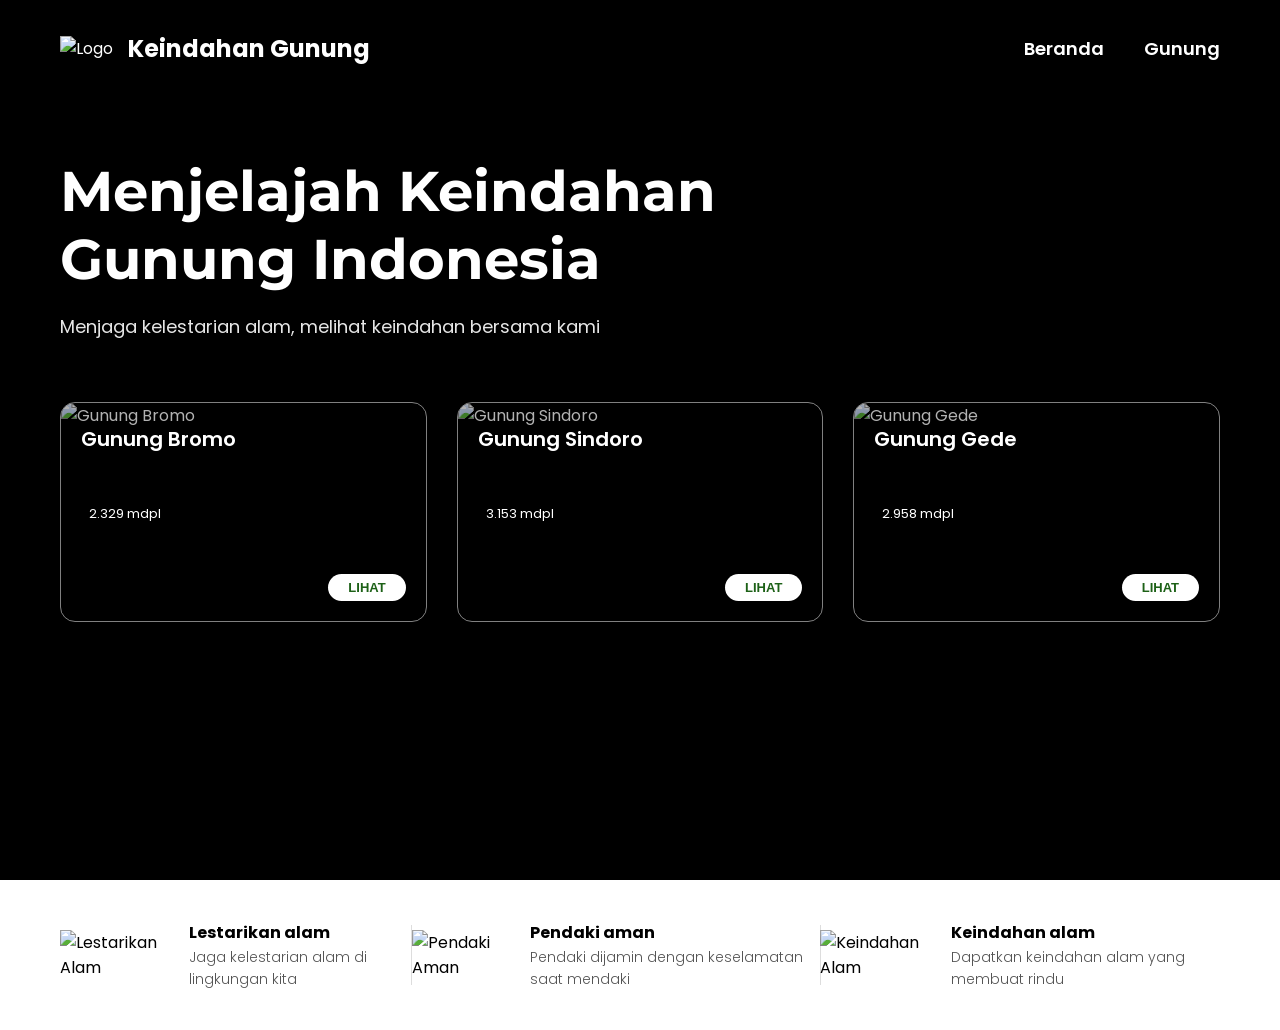
==== index.html @ dbe28943 "Add files via upload" ====
<!DOCTYPE html>
<html lang="id">
<head>
    <meta charset="UTF-8">
    <meta name="viewport" content="width=device-width, initial-scale=1.0">
    <title>Keindahan Gunung Indonesia</title>
    <link rel="stylesheet" href="style.css">
    <!-- Mengambil Font dari Google Fonts -->
    <link href="https://fonts.googleapis.com/css2?family=Montserrat:wght@700&family=Poppins:wght@300;400;500;600;700&display=swap" rel="stylesheet">
</head>
<body>

    <!-- Hero Section -->
    <header class="hero">
        <nav class="navbar">
            <div class="logo">
                <img src="image/logo,gunung.webp" alt="Logo">
                <span>Keindahan Gunung</span>
            </div>
            <ul class="nav-links">
                <li><a href="#">Beranda</a></li>
                <li><a href="#">Gunung</a></li>
            </ul>
        </nav>

        <div class="hero-content">
            <h1>Menjelajah Keindahan <br> Gunung Indonesia</h1>
            <p>Menjaga kelestarian alam, melihat keindahan bersama kami</p>
        </div>

        <!-- Mountain Cards -->
        <div class="card-container">
            <!-- Card 1: Bromo -->
            <div class="mountain-card">
                <img src="image/bromo.jpg" alt="Gunung Bromo">
                <div class="card-info">
                    <h3>Gunung Bromo</h3>
                    <span>2.329 mdpl</span>
                    <button class="btn-lihat">LIHAT</button>
                </div>
            </div>

            <!-- Card 2: Sindoro -->
            <div class="mountain-card">
                <img src="https://placehold.co/383x219" alt="Gunung Sindoro">
                <div class="card-info">
                    <h3>Gunung Sindoro</h3>
                    <span>3.153 mdpl</span>
                    <button class="btn-lihat">LIHAT</button>
                </div>
            </div>

            <!-- Card 3: Gede -->
            <div class="mountain-card">
                <img src="https://placehold.co/383x219" alt="Gunung Gede">
                <div class="card-info">
                    <h3>Gunung Gede</h3>
                    <span>2.958 mdpl</span>
                    <button class="btn-lihat">LIHAT</button>
                </div>
            </div>
        </div>
    </header>

    <!-- Footer / Features Section -->
    <footer class="info-bar">
        <div class="feature">
            <img src="https://placehold.co/114x64" alt="Lestarikan Alam">
            <div class="feature-text">
                <strong>Lestarikan alam</strong>
                <p>Jaga kelestarian alam di lingkungan kita</p>
            </div>
        </div>

        <div class="divider"></div>

        <div class="feature">
            <img src="https://placehold.co/96x71" alt="Pendaki Aman">
            <div class="feature-text">
                <strong>Pendaki aman</strong>
                <p>Pendaki dijamin dengan keselamatan saat mendaki</p>
            </div>
        </div>

        <div class="divider"></div>

        <div class="feature">
            <img src="https://placehold.co/67x67" alt="Keindahan Alam">
            <div class="feature-text">
                <strong>Keindahan alam</strong>
                <p>Dapatkan keindahan alam yang membuat rindu</p>
            </div>
        </div>
    </footer>

</body>
</html>
---- style.css ----
/* Reset Dasar */
* {
    margin: 0;
    padding: 0;
    box-sizing: border-box;
}

body {
    font-family: 'Poppins', sans-serif;
    background-color: #000;
    color: white;
    line-height: 1.6;
}

/* Hero Section */
.hero {
    background: linear-gradient(rgba(0,0,0,0.4), rgba(0,0,0,0.4)), 
                url('image/background.jpg') no-repeat center center/cover;
    min-height: 100vh;
    padding: 20px 60px;
    position: relative;
}

/* Navbar */
.navbar {
    display: flex;
    justify-content: space-between;
    align-items: center;
    padding: 10px 0;
}

.logo {
    display: flex;
    align-items: center;
    gap: 15px;
}

.logo span {
    font-size: 24px;
    font-weight: 700;
}

.nav-links {
    list-style: none;
    display: flex;
    gap: 40px;
}

.nav-links a {
    text-decoration: none;
    color: white;
    font-weight: 600;
    font-size: 18px;
    transition: 0.3s;
}

.nav-links a:hover {
    color: #4ade80;
}

/* Content */
.hero-content {
    margin-top: 80px;
}

.hero-content h1 {
    font-family: 'Montserrat', sans-serif;
    font-size: 56px;
    line-height: 1.2;
    margin-bottom: 20px;
}

.hero-content p {
    font-size: 18px;
    max-width: 600px;
    opacity: 0.9;
}

/* Card Container & Effects */
.card-container {
    display: flex;
    gap: 30px;
    margin-top: 60px;
    justify-content: center;
}

.mountain-card {
    position: relative;
    width: 380px;
    height: 220px;
    border-radius: 15px;
    overflow: hidden;
    border: 1px solid rgba(255, 255, 255, 0.5);
    transition: all 0.4s cubic-bezier(0.175, 0.885, 0.32, 1.275);
    cursor: pointer;
}

/* EFEK TIMBUL SAAT HOVER */
.mountain-card:hover {
    transform: translateY(-15px) scale(1.05); /* Melayang ke atas dan membesar sedikit */
    box-shadow: 0px 15px 35px rgba(255, 255, 255, 0.3);
    border-color: #fff;
}

.mountain-card img {
    width: 100%;
    height: 100%;
    object-fit: cover;
    filter: brightness(0.7);
    transition: 0.4s;
}

.mountain-card:hover img {
    filter: brightness(0.9);
}

.card-info {
    position: absolute;
    top: 0;
    left: 0;
    width: 100%;
    height: 100%;
    padding: 20px;
    display: flex;
    flex-direction: column;
    justify-content: space-between;
}

.card-info h3 {
    font-size: 20px;
    font-weight: 600;
}

.card-info span {
    font-size: 13px;
    background: rgba(0, 0, 0, 0.4);
    padding: 2px 8px;
    border-radius: 5px;
    align-self: flex-start;
}

/* Tombol Lihat */
.btn-lihat {
    align-self: flex-end;
    background: white;
    color: #1D6117;
    border: none;
    padding: 6px 20px;
    border-radius: 20px;
    font-weight: 600;
    font-size: 13px;
    cursor: pointer;
    transition: 0.3s;
}

.btn-lihat:hover {
    background: #4ade80;
    color: white;
    transform: scale(1.1); /* Tombol membesar sedikit saat disentuh */
}

/* Footer Section */
.info-bar {
    background: white;
    color: black;
    display: flex;
    justify-content: space-around;
    align-items: center;
    padding: 40px 60px;
    margin-top: -20px; /* Overlap sedikit dengan hero */
    position: relative;
    z-index: 10;
}

.feature {
    display: flex;
    align-items: center;
    gap: 20px;
}

.feature-text strong {
    display: block;
    font-size: 16px;
}

.feature-text p {
    font-size: 14px;
    font-weight: 300;
    color: #555;
}

.divider {
    width: 1px;
    height: 60px;
    background: #ddd;
}
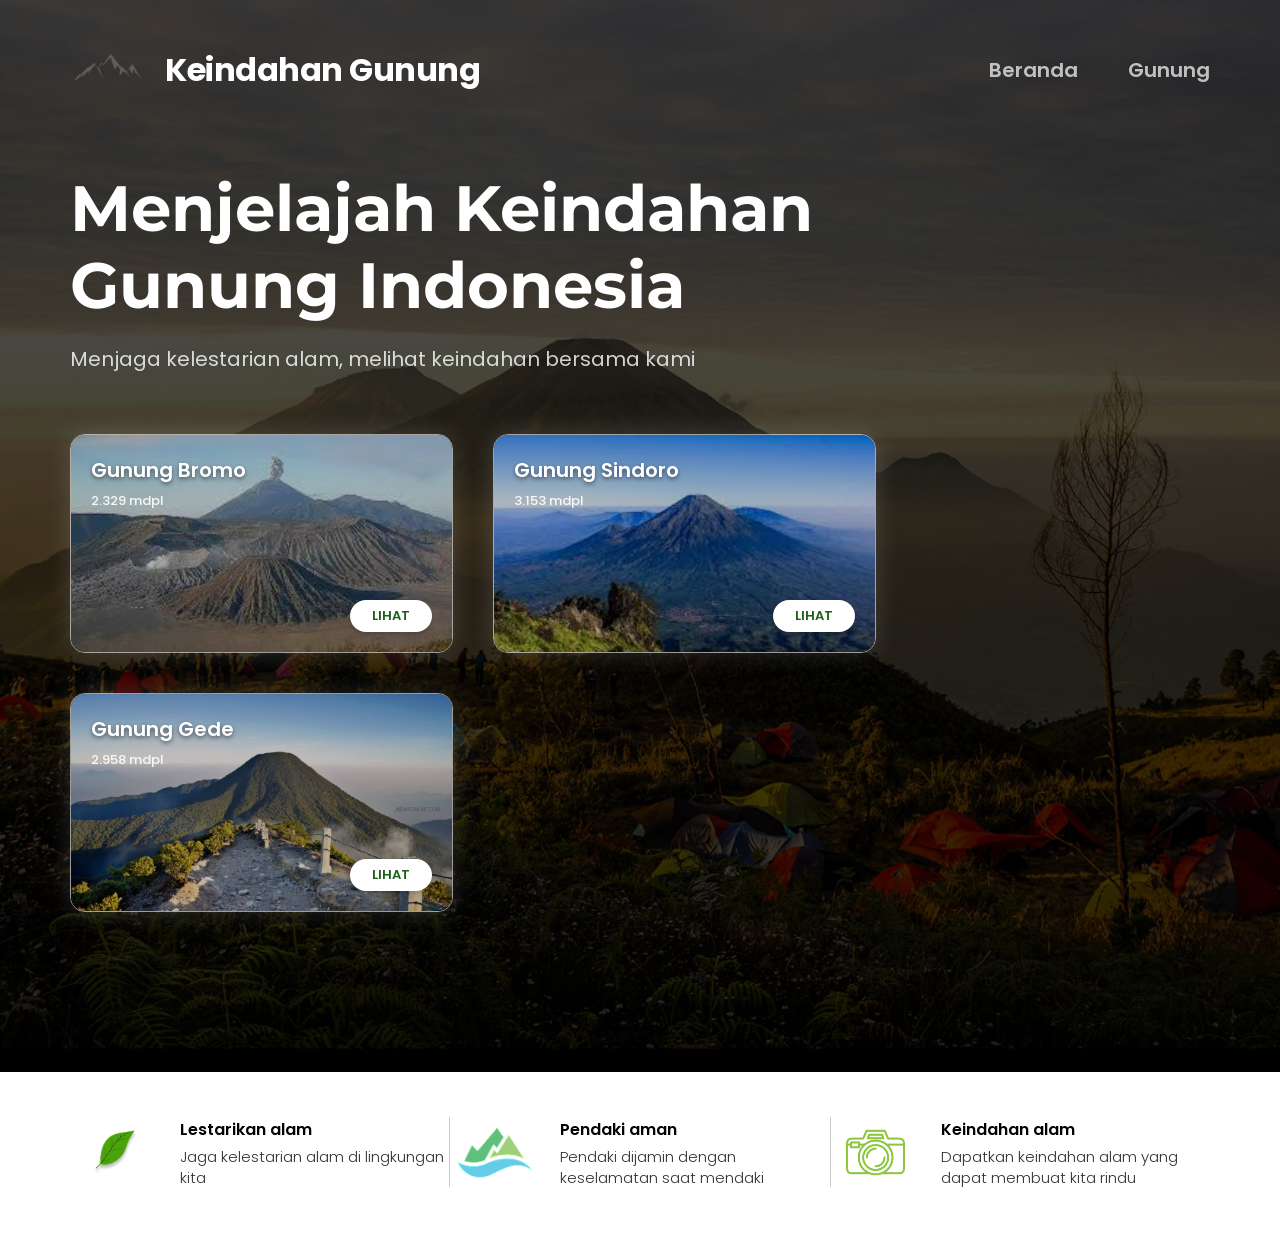
==== commit 194a3a64: "Add files via upload" ====
--- a/index.html
+++ b/index.html
@@ -5,90 +5,93 @@
     <meta name="viewport" content="width=device-width, initial-scale=1.0">
     <title>Keindahan Gunung Indonesia</title>
     <link rel="stylesheet" href="style.css">
-    <!-- Mengambil Font dari Google Fonts -->
+    <link rel="preconnect" href="https://fonts.googleapis.com">
+    <link rel="preconnect" href="https://fonts.gstatic.com" crossorigin>
     <link href="https://fonts.googleapis.com/css2?family=Montserrat:wght@700&family=Poppins:wght@300;400;500;600;700&display=swap" rel="stylesheet">
 </head>
 <body>
 
-    <!-- Hero Section -->
-    <header class="hero">
+    <header class="hero-section">
         <nav class="navbar">
-            <div class="logo">
-                <img src="image/logo,gunung.webp" alt="Logo">
-                <span>Keindahan Gunung</span>
+            <div class="logo-container">
+                <img src="logo.gunung.webp" alt="Logo Keindahan Gunung" class="logo-img">
+                <span class="logo-title">Keindahan Gunung</span>
             </div>
-            <ul class="nav-links">
-                <li><a href="#">Beranda</a></li>
-                <li><a href="#">Gunung</a></li>
+            <ul class="nav-menu">
+                <li><a href="#" class="nav-item">Beranda</a></li>
+                <li><a href="detail-bromo.html" class="nav-item">Gunung</a></li>
             </ul>
         </nav>
 
         <div class="hero-content">
-            <h1>Menjelajah Keindahan <br> Gunung Indonesia</h1>
-            <p>Menjaga kelestarian alam, melihat keindahan bersama kami</p>
+            <h1 class="hero-title">Menjelajah Keindahan <br>Gunung Indonesia</h1>
+            <p class="hero-subtitle">Menjaga kelestarian alam, melihat keindahan bersama kami</p>
         </div>
 
-        <!-- Mountain Cards -->
-        <div class="card-container">
-            <!-- Card 1: Bromo -->
+        <div class="cards-grid">
+            
             <div class="mountain-card">
-                <img src="image/bromo.jpg" alt="Gunung Bromo">
-                <div class="card-info">
-                    <h3>Gunung Bromo</h3>
-                    <span>2.329 mdpl</span>
-                    <button class="btn-lihat">LIHAT</button>
+                <img src="bromo.jpg" alt="Gunung Bromo" class="card-bg">
+                <div class="card-overlay">
+                    <div class="card-header">
+                        <h3 class="mountain-name">Gunung Bromo</h3>
+                        <span class="mountain-elevation">2.329 mdpl</span>
+                    </div>
+                    <a href="detail-bromo.html" class="btn-lihat" style="text-decoration: none; text-align: center;">LIHAT</a>
                 </div>
             </div>
 
-            <!-- Card 2: Sindoro -->
             <div class="mountain-card">
-                <img src="https://placehold.co/383x219" alt="Gunung Sindoro">
-                <div class="card-info">
-                    <h3>Gunung Sindoro</h3>
-                    <span>3.153 mdpl</span>
-                    <button class="btn-lihat">LIHAT</button>
+                <img src="sindoro.jpg" alt="Gunung Sindoro" class="card-bg">
+                <div class="card-overlay">
+                    <div class="card-header">
+                        <h3 class="mountain-name">Gunung Sindoro</h3>
+                        <span class="mountain-elevation">3.153 mdpl</span>
+                    </div>
+                    <a href="detail-sindoro.html" class="btn-lihat" style="text-decoration: none; text-align: center;">LIHAT</a>
                 </div>
             </div>
 
-            <!-- Card 3: Gede -->
             <div class="mountain-card">
-                <img src="https://placehold.co/383x219" alt="Gunung Gede">
-                <div class="card-info">
-                    <h3>Gunung Gede</h3>
-                    <span>2.958 mdpl</span>
-                    <button class="btn-lihat">LIHAT</button>
+                <img src="gunung_gede.jpg" alt="Gunung Gede" class="card-bg">
+                <div class="card-overlay">
+                    <div class="card-header">
+                        <h3 class="mountain-name">Gunung Gede</h3>
+                        <span class="mountain-elevation">2.958 mdpl</span>
+                    </div>
+                    <a href="detail-gede.html" class="btn-lihat" style="text-decoration: none; text-align: center;">LIHAT</a>
                 </div>
             </div>
+
         </div>
     </header>
 
-    <!-- Footer / Features Section -->
     <footer class="info-bar">
-        <div class="feature">
-            <img src="https://placehold.co/114x64" alt="Lestarikan Alam">
-            <div class="feature-text">
-                <strong>Lestarikan alam</strong>
-                <p>Jaga kelestarian alam di lingkungan kita</p>
+        <div class="info-item">
+            <img src="daun.png" alt="Icon Lestarikan Alam" class="info-icon">
+            <div class="info-text">
+                <h4 class="info-title">Lestarikan alam</h4>
+                <p class="info-desc">Jaga kelestarian alam di lingkungan kita</p>
             </div>
         </div>
 
-        <div class="divider"></div>
+        <div class="vertical-divider"></div>
 
-        <div class="feature">
-            <img src="https://placehold.co/96x71" alt="Pendaki Aman">
-            <div class="feature-text">
-                <strong>Pendaki aman</strong>
-                <p>Pendaki dijamin dengan keselamatan saat mendaki</p>
+        <div class="info-item">
+            <img src="gunng logo2.png" alt="Icon Pendaki Aman" class="info-icon">
+            <div class="info-text">
+                <h4 class="info-title">Pendaki aman</h4>
+                <p class="info-desc">Pendaki dijamin dengan keselamatan saat mendaki</p>
             </div>
         </div>
 
-        <div class="divider"></div>
+        <div class="vertical-divider"></div>
 
-        <div class="feature">
-            <img src="https://placehold.co/67x67" alt="Keindahan Alam">
-            <div class="feature-text">
-                <strong>Keindahan alam</strong>
-                <p>Dapatkan keindahan alam yang membuat rindu</p>
+        <div class="info-item">
+            <img src="kamera.jpg" alt="Icon Keindahan Alam" class="info-icon">
+            <div class="info-text">
+                <h4 class="info-title">Keindahan alam</h4>
+                <p class="info-desc">Dapatkan keindahan alam yang dapat membuat kita rindu</p>
             </div>
         </div>
     </footer>
--- a/style.css
+++ b/style.css
@@ -1,4 +1,6 @@
-/* Reset Dasar */
+/* ==========================================
+   RESET & DASAR 
+   ========================================== */
 * {
     margin: 0;
     padding: 0;
@@ -7,114 +9,140 @@
 
 body {
     font-family: 'Poppins', sans-serif;
-    background-color: #000;
-    color: white;
-    line-height: 1.6;
-}
-
-/* Hero Section */
-.hero {
-    background: linear-gradient(rgba(0,0,0,0.4), rgba(0,0,0,0.4)), 
-                url('image/background.jpg') no-repeat center center/cover;
+    background-color: #000000;
+    color: #ffffff;
+    overflow-x: hidden;
+}
+
+/* ==========================================
+   HERO SECTION (Bagian Atas)
+   ========================================== */
+.hero-section {
+    position: relative;
+    width: 100%;
     min-height: 100vh;
-    padding: 20px 60px;
-    position: relative;
-}
-
-/* Navbar */
+    padding: 30px 70px 160px 70px;
+    background: linear-gradient(rgba(0, 0, 0, 0.5), rgba(0, 0, 0, 0.7)), 
+                url('background.jpg') no-repeat center center/cover;
+}
+
+/* Navigasi */
 .navbar {
     display: flex;
     justify-content: space-between;
     align-items: center;
-    padding: 10px 0;
-}
-
-.logo {
+    width: 100%;
+    margin-bottom: 60px;
+}
+
+.logo-container {
     display: flex;
     align-items: center;
     gap: 15px;
 }
 
-.logo span {
-    font-size: 24px;
+.logo-img {
+    width: 80px;
+    height: 80px;
+    object-fit: contain;
+}
+
+.logo-title {
+    font-size: 32px;
     font-weight: 700;
-}
-
-.nav-links {
+    letter-spacing: -0.5px;
+}
+
+.nav-menu {
+    display: flex;
+    gap: 50px;
     list-style: none;
-    display: flex;
-    gap: 40px;
-}
-
-.nav-links a {
+}
+
+.nav-item {
     text-decoration: none;
-    color: white;
-    font-weight: 600;
-    font-size: 18px;
-    transition: 0.3s;
-}
-
-.nav-links a:hover {
-    color: #4ade80;
-}
-
-/* Content */
+    color: #ffffff;
+    font-size: 20px;
+    font-weight: 600;
+    opacity: 0.7;
+    transition: opacity 0.3s ease, color 0.3s ease;
+}
+
+.nav-item:hover, 
+.nav-item.active {
+    opacity: 1;
+    color: #4ade80; /* Warna hijau natural saat aktif/hover */
+}
+
+/* Judul Utama */
 .hero-content {
-    margin-top: 80px;
-}
-
-.hero-content h1 {
+    margin-bottom: 60px;
+}
+
+.hero-title {
     font-family: 'Montserrat', sans-serif;
-    font-size: 56px;
+    font-size: 64px;
+    font-weight: 700;
     line-height: 1.2;
     margin-bottom: 20px;
 }
 
-.hero-content p {
-    font-size: 18px;
-    max-width: 600px;
-    opacity: 0.9;
-}
-
-/* Card Container & Effects */
-.card-container {
-    display: flex;
-    gap: 30px;
-    margin-top: 60px;
-    justify-content: center;
+.hero-subtitle {
+    font-size: 20px;
+    font-weight: 400;
+    opacity: 0.8;
+    max-width: 800px;
+}
+
+/* ==========================================
+   KARTU GUNUNG (Grid & Efek Timbul)
+   ========================================== */
+.cards-grid {
+    display: grid;
+    grid-template-columns: repeat(3, 1380px);
+    gap: 40px;
+    max-width: 100%;
+    justify-content: flex-start;
+    display: flex;
+    flex-wrap: wrap;
 }
 
 .mountain-card {
     position: relative;
-    width: 380px;
-    height: 220px;
+    width: 383px;
+    height: 219px;
     border-radius: 15px;
+    border: 1px solid rgba(255, 255, 255, 0.6);
     overflow: hidden;
-    border: 1px solid rgba(255, 255, 255, 0.5);
-    transition: all 0.4s cubic-bezier(0.175, 0.885, 0.32, 1.275);
+    box-shadow: 0px 0px 24px rgba(255, 255, 255, 0.15);
     cursor: pointer;
-}
-
-/* EFEK TIMBUL SAAT HOVER */
+    
+    /* Efek transisi halus untuk animasi timbul */
+    transition: transform 0.4s cubic-bezier(0.25, 1, 0.5, 1), 
+                box-shadow 0.4s ease, 
+                border-color 0.4s ease;
+}
+
+/* EFEK TIMBUL SAAT KARTU DI-HOVER/DIPENCET */
 .mountain-card:hover {
-    transform: translateY(-15px) scale(1.05); /* Melayang ke atas dan membesar sedikit */
-    box-shadow: 0px 15px 35px rgba(255, 255, 255, 0.3);
-    border-color: #fff;
-}
-
-.mountain-card img {
+    transform: translateY(-15px) scale(1.03); /* Kartu naik ke atas dan sedikit membesar */
+    box-shadow: 0px 20px 40px rgba(255, 255, 255, 0.3); /* Bayangan menjadi lebih tegas */
+    border-color: #ffffff;
+}
+
+.card-bg {
     width: 100%;
     height: 100%;
     object-fit: cover;
-    filter: brightness(0.7);
-    transition: 0.4s;
-}
-
-.mountain-card:hover img {
-    filter: brightness(0.9);
-}
-
-.card-info {
+    filter: brightness(0.75);
+    transition: filter 0.4s ease;
+}
+
+.mountain-card:hover .card-bg {
+    filter: brightness(0.9); /* Gambar latar menjadi sedikit lebih terang saat disorot */
+}
+
+.card-overlay {
     position: absolute;
     top: 0;
     left: 0;
@@ -124,73 +152,98 @@
     display: flex;
     flex-direction: column;
     justify-content: space-between;
-}
-
-.card-info h3 {
+    z-index: 2;
+}
+
+.mountain-name {
     font-size: 20px;
     font-weight: 600;
-}
-
-.card-info span {
+    margin-bottom: 2px;
+    text-shadow: 0 2px 4px rgba(0,0,0,0.5);
+}
+
+.mountain-elevation {
     font-size: 13px;
-    background: rgba(0, 0, 0, 0.4);
-    padding: 2px 8px;
-    border-radius: 5px;
-    align-self: flex-start;
+    font-weight: 500;
+    opacity: 0.9;
 }
 
 /* Tombol Lihat */
 .btn-lihat {
     align-self: flex-end;
-    background: white;
+    background-color: #ffffff;
     color: #1D6117;
     border: none;
-    padding: 6px 20px;
-    border-radius: 20px;
-    font-weight: 600;
+    padding: 6px 22px;
+    border-radius: 25px;
+    font-family: 'Poppins', sans-serif;
     font-size: 13px;
+    font-weight: 600;
     cursor: pointer;
-    transition: 0.3s;
-}
-
+    box-shadow: 0 2px 5px rgba(0,0,0,0.2);
+    
+    /* Transisi tombol */
+    transition: transform 0.2s ease, background-color 0.2s ease, color 0.2s ease;
+}
+
+/* EFEK TIMBUL PADA TOMBOL LIHAT */
 .btn-lihat:hover {
-    background: #4ade80;
-    color: white;
-    transform: scale(1.1); /* Tombol membesar sedikit saat disentuh */
-}
-
-/* Footer Section */
+    background-color: #1D6117;
+    color: #ffffff;
+    transform: scale(1.1); /* Tombol membesar ketika kursor di atasnya */
+}
+
+/* ==========================================
+   BAR INFORMASI (Bagian Bawah/Footer)
+   ========================================== */
 .info-bar {
-    background: white;
-    color: black;
+    width: 100%;
+    background-color: #ffffff;
+    color: #000000;
     display: flex;
     justify-content: space-around;
     align-items: center;
-    padding: 40px 60px;
-    margin-top: -20px; /* Overlap sedikit dengan hero */
+    padding: 45px 70px;
     position: relative;
     z-index: 10;
 }
 
-.feature {
+.info-item {
     display: flex;
     align-items: center;
     gap: 20px;
-}
-
-.feature-text strong {
-    display: block;
+    width: 380px; 
+}
+
+/* --- INI PERBAIKAN UNTUK GAMBAR DI BAWAH KANAN --- */
+.info-icon {
+    width: 90px;        
+    height: 65px;       
+    object-fit: contain; 
+    flex-shrink: 0;     
+}
+
+.info-text {
+    display: flex;
+    flex-direction: column;
+    gap: 4px;
+}
+
+.info-title {
     font-size: 16px;
-}
-
-.feature-text p {
-    font-size: 14px;
+    font-weight: 600;
+}
+
+.info-desc {
+    font-size: 15px;
     font-weight: 300;
-    color: #555;
-}
-
-.divider {
+    color: #333333;
+    line-height: 1.4;
+}
+
+.vertical-divider {
     width: 1px;
-    height: 60px;
-    background: #ddd;
+    height: 70px;
+    background-color: #000000;
+    opacity: 0.2;
 }
